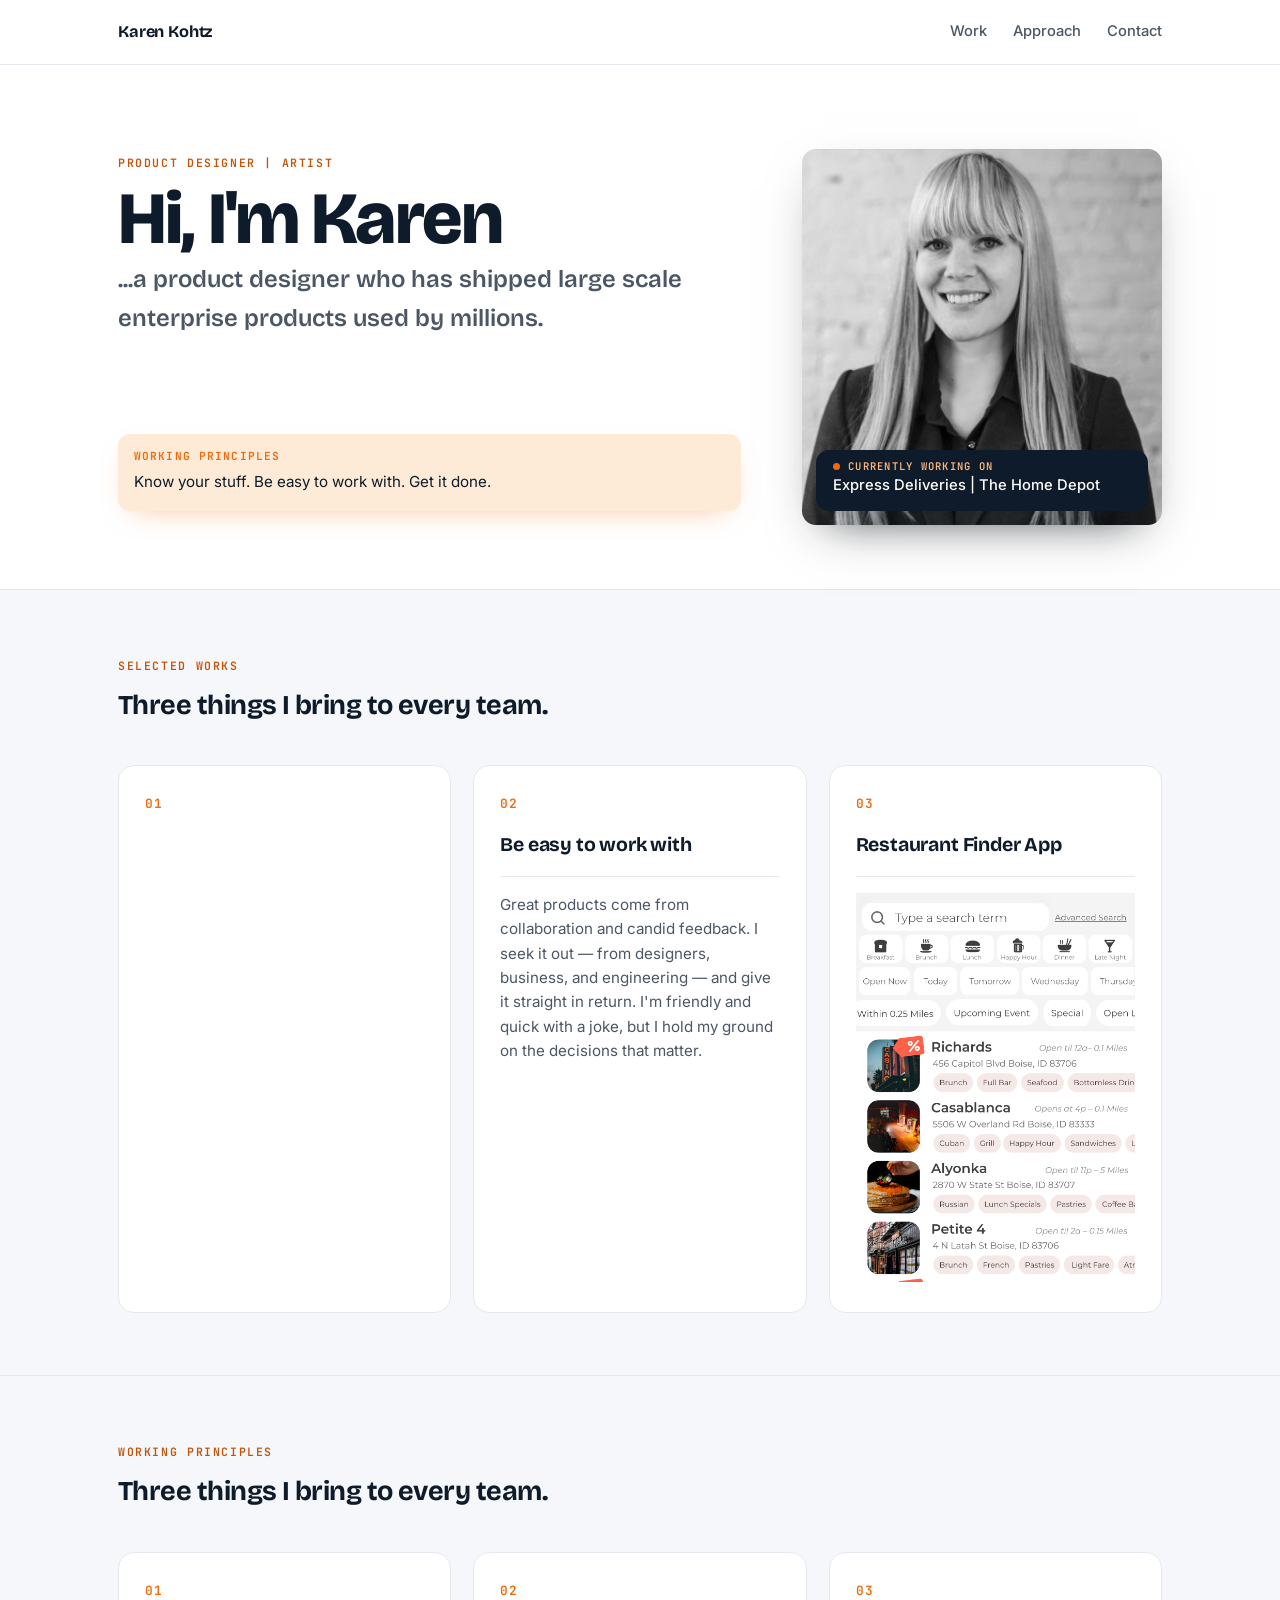
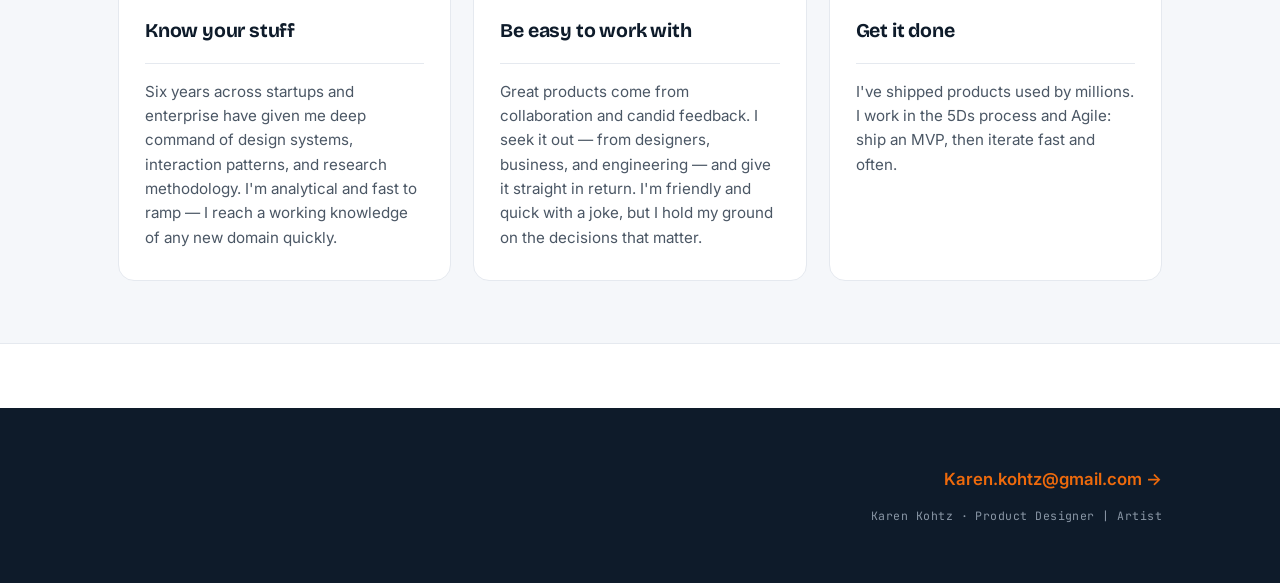
==== index.html @ a1fc786d "fixed home page top eyebrow" ====
<!DOCTYPE html>
<html lang="en">
<head>
<meta charset="UTF-8">
<meta name="viewport" content="width=device-width, initial-scale=1.0">
<title>Karen Kohtz — Product Designer | Artist</title>
<meta name="description" content="Karen Kohtz, Product Designer | Artist. Selected work: a design-system and messaging audit for an enterprise sales tool processing $20B annually.">
<link rel="preconnect" href="https://fonts.googleapis.com">
<link rel="preconnect" href="https://fonts.gstatic.com" crossorigin>
<link href="https://fonts.googleapis.com/css2?family=Bricolage+Grotesque:opsz,wght@12..96,400;12..96,600;12..96,700;12..96,800&family=Inter:wght@400;500;600&family=JetBrains+Mono:wght@500;600&display=swap" rel="stylesheet">
<link rel="stylesheet" href="styles.css">
</head>
<body>

<header class="topbar">
  <div class="wrap">
    <span class="brand">Karen Kohtz</span>
    <nav class="navlinks" aria-label="Primary">
      <a href="#work">Work</a>
      <a href="#approach">Approach</a>
      <a href="#contact">Contact</a>
    </nav>
  </div>
</header>

<section class="hero">
  <div class="wrap">
    <div class="hero-copy">
      <span class="eyebrow">Product Designer | Artist</span>
      <h1>Hi, I'm Karen</h1>
      <p class="role">...a product designer who has shipped large scale enterprise products used by millions.</p>
      <div class="annot">
        <span class="tag">Working principles</span>
        <p>Know your stuff. Be easy to work with. Get it done.</p>
      </div>
    </div>
    <div class="photo-frame">
      <div class="photo-img">
        <img src="assets/profileimage.jpg" alt="Portrait of Karen Kohtz" width="365" height="381">
        <div class="nowbadge">
          <span class="now-label"><span class="dot" aria-hidden="true"></span>Currently working on</span>
          <span class="proj">Express Deliveries | The Home Depot</span>
        </div>
      </div>
    </div>
  </div>
</section>

<section class="principles" id="work">
  <div class="wrap">
    <div class="lead">
      <span class="eyebrow">Selected Works</span>
      <h2>Three things I bring to every team.</h2>
    </div>
    <div class="triad">
      <div class="pcard">
        <span class="num">01</span>
      </div>
      <div class="pcard">
        <span class="num">02</span>
        <h3>Be easy to work with</h3>
        <p>Great products come from collaboration and candid feedback. I seek it out — from designers, business, and engineering — and give it straight in return. I'm friendly and quick with a joke, but I hold my ground on the decisions that matter.</p>
      </div>
      <div class="pcard">
        <span class="num">03</span>
        <h3>Restaurant Finder App</h3>
        <img src="images/most-recent-work/DealzInterface.png" alt="Dealz app interface">
      </div>
    </div>
  </div>
</section>

<section class="principles" id="approach">
  <div class="wrap">
    <div class="lead">
      <span class="eyebrow">Working Principles</span>
      <h2>Three things I bring to every team.</h2>
    </div>
    <div class="triad">
      <div class="pcard">
        <span class="num">01</span>
        <h3>Know your stuff</h3>
        <p>Six years across startups and enterprise have given me deep command of design systems, interaction patterns, and research methodology. I'm analytical and fast to ramp — I reach a working knowledge of any new domain quickly.</p>
      </div>
      <div class="pcard">
        <span class="num">02</span>
        <h3>Be easy to work with</h3>
        <p>Great products come from collaboration and candid feedback. I seek it out — from designers, business, and engineering — and give it straight in return. I'm friendly and quick with a joke, but I hold my ground on the decisions that matter.</p>
      </div>
      <div class="pcard">
        <span class="num">03</span>
        <h3>Get it done</h3>
        <p>I've shipped products used by millions. I work in the 5Ds process and Agile: ship an MVP, then iterate fast and often.</p>
      </div>
    </div>
  </div>
</section>
<footer class="footer" id="contact">
  <div class="wrap">
    <div style="text-align:right;margin-left:auto">
      <a class="contact" href="mailto:Karen.kohtz@gmail.com">Karen.kohtz@gmail.com →</a>
      <p class="small" style="margin-top:14px">Karen Kohtz · Product Designer | Artist</p>
    </div>
  </div>
</footer>

</body>
</html>
---- styles.css ----
:root{
    --ink:#0E1B2A;
    --slate:#4B5765;
    --orange:#EE6A0C;
    --orange-ink:#C2540A;
    --peach:#FDEBD7;
    --paper:#FFFFFF;
    --mist:#F5F7FA;
    --line:#E5E9EF;
    --skeleton:#CDD4DD;
    --display:"Bricolage Grotesque",system-ui,sans-serif;
    --body:"Inter",system-ui,sans-serif;
    --mono:"JetBrains Mono",ui-monospace,monospace;
    --maxw:1100px;
  }
  *{box-sizing:border-box;margin:0;padding:0}
  html{scroll-behavior:smooth}
  body{
    font-family:var(--body);
    color:var(--ink);
    background:var(--paper);
    line-height:1.6;
    -webkit-font-smoothing:antialiased;
    text-rendering:optimizeLegibility;
  }
  a{color:inherit}
  img{max-width:100%;height:auto;display:block}
  .wrap{max-width:var(--maxw);margin:0 auto;padding:0 28px}
  .eyebrow{
    font-family:var(--mono);
    font-size:.72rem;
    font-weight:600;
    letter-spacing:.14em;
    text-transform:uppercase;
    color:var(--orange-ink);
  }
  .nowbadge{
    position:absolute;left:14px;right:14px;bottom:14px;z-index:2;
    background:var(--ink);color:#fff;
    border-radius:13px;
    padding:13px 17px 15px;
    box-shadow:0 16px 38px -16px rgba(14,27,42,.65);
  }
  .nowbadge .now-label{
    display:flex;align-items:center;gap:8px;
    font-family:var(--mono);font-size:.66rem;font-weight:600;
    letter-spacing:.12em;text-transform:uppercase;color:#FCB57E;
    margin-bottom:6px;
  }
  .nowbadge .dot{
    width:7px;height:7px;border-radius:50%;background:var(--orange);
    flex-shrink:0;animation:pulse 2s infinite;
  }
  .nowbadge .proj{font-size:.92rem;font-weight:500;line-height:1.35}
  @keyframes pulse{
    0%{box-shadow:0 0 0 0 rgba(238,106,12,.5)}
    70%{box-shadow:0 0 0 6px rgba(238,106,12,0)}
    100%{box-shadow:0 0 0 0 rgba(238,106,12,0)}
  }

  /* ---------- top bar ---------- */
  .topbar{
    position:sticky;top:0;z-index:50;
    background:rgba(255,255,255,.86);
    backdrop-filter:saturate(140%) blur(10px);
    border-bottom:1px solid var(--line);
  }
  .topbar .wrap{display:flex;align-items:center;justify-content:space-between;height:64px}
  .brand{font-family:var(--display);font-weight:700;font-size:1.02rem;letter-spacing:-.01em}
  .navlinks{display:flex;gap:26px;font-size:.92rem;font-weight:500}
  .navlinks a{text-decoration:none;color:var(--slate);transition:color .15s}
  .navlinks a:hover,.navlinks a:focus-visible{color:var(--orange-ink)}

  /* ---------- hero ---------- */
  .hero{padding:84px 0 64px;border-bottom:1px solid var(--line)}
  .hero .wrap{display:grid;grid-template-columns:1.45fr .85fr;gap:56px;align-items:stretch}
  .hero-copy{position:relative}
  .hero-copy .annot{position:absolute;left:0;right:0;bottom:14px;margin:0;max-width:none}
  .hero h1{
    font-family:var(--display);
    font-weight:800;
    font-size:clamp(2.7rem,6vw,4.6rem);
    line-height:.98;
    letter-spacing:-.025em;
    margin:.5rem 0 .35rem;
  }
  .hero .role{
    font-family:var(--display);
    font-weight:600;
    font-size:clamp(1.15rem,2.4vw,1.5rem);
    color:var(--slate);
    margin-bottom:1.6rem;
  }
  .photo-frame{position:relative;max-width:360px;margin-left:auto}
  .photo-img{position:relative;line-height:0}
  .photo-frame img{
    width:100%;height:auto;aspect-ratio:365/381;object-fit:cover;
    border-radius:14px;
    filter:grayscale(100%);
    box-shadow:0 18px 50px -22px rgba(14,27,42,.5);
  }
  /* signature annotation callout */
  .annot{
    position:relative;
    background:var(--peach);
    border-radius:12px;
    padding:14px 16px 16px;
    max-width:330px;
    box-shadow:0 10px 30px -16px rgba(238,106,12,.55);
  }
  .annot .tag{
    font-family:var(--mono);font-size:.7rem;font-weight:600;
    letter-spacing:.1em;text-transform:uppercase;color:var(--orange);
    display:block;margin-bottom:5px;
  }
  .annot p{font-size:.95rem;color:var(--ink)}
  .photo-frame .annot{
    position:absolute;left:-46px;bottom:-26px;max-width:230px;
  }
  .photo-frame .annot::after{
    content:"";position:absolute;right:30px;top:-9px;
    width:18px;height:18px;background:var(--peach);
    transform:rotate(45deg);border-radius:3px;
  }

  /* ---------- principles triad ---------- */
  .principles{padding:62px 0;background:var(--mist);border-bottom:1px solid var(--line)}
  .principles .lead{max-width:560px;margin-bottom:38px}
  .principles .lead h2{font-family:var(--display);font-weight:700;font-size:1.7rem;letter-spacing:-.02em;margin-top:.4rem}
  .triad{display:grid;grid-template-columns:repeat(3,1fr);gap:22px;align-items:stretch}
  .pcard{display:flex;flex-direction:column;background:var(--paper);border:1px solid var(--line);border-radius:16px;padding:28px 26px 30px}
  .pcard .num{font-family:var(--mono);font-size:.8rem;font-weight:600;color:var(--orange);letter-spacing:.08em}
  .pcard h3{font-family:var(--display);font-weight:700;font-size:1.22rem;margin:14px 0 16px;padding-bottom:16px;border-bottom:1px solid var(--line);letter-spacing:-.01em}
  .pcard p{font-size:.95rem;color:var(--slate);margin:0}

  /* ---------- case study ---------- */
  .case{padding:74px 0 30px}
  .case-head{max-width:720px;margin-bottom:34px}
  .case-head h2{font-family:var(--display);font-weight:800;font-size:clamp(1.9rem,4vw,2.7rem);letter-spacing:-.025em;line-height:1.02;margin:.5rem 0 0}
  .case-hero-img{margin:6px 0 0;max-width:720px;border:1px solid var(--line);border-radius:16px;overflow:hidden}
  .case-fig{margin:24px 0;max-width:none;border:1px solid var(--line);border-radius:14px;overflow:hidden;background:#fff}
  .case-fig img{width:100%;height:auto;display:block}
  .case-hero-img img{width:100%;height:auto;aspect-ratio:1400/1112;object-fit:cover;display:block}

  .meta{display:grid;grid-template-columns:repeat(4,1fr);gap:1px;background:var(--line);border:1px solid var(--line);border-radius:14px;overflow:hidden;margin:34px 0 8px;max-width:720px}
  .meta div{background:var(--paper);padding:18px 20px}
  .meta dt{font-family:var(--mono);font-size:.68rem;font-weight:600;letter-spacing:.1em;text-transform:uppercase;color:var(--slate)}
  .meta dd{font-family:var(--display);font-weight:700;font-size:1.18rem;margin-top:6px;letter-spacing:-.01em}

  .section{padding:46px 0 8px;border-top:1px solid var(--line);margin-top:42px}
  .section:first-of-type{border-top:none;margin-top:30px}
  .step-label{display:flex;align-items:baseline;gap:14px;margin-bottom:18px}
  .step-label .n{font-family:var(--mono);font-weight:600;color:var(--orange);font-size:.95rem}
  .step-label h3{font-family:var(--display);font-weight:700;font-size:1.6rem;letter-spacing:-.02em}
  .prose{max-width: 1000px}
  .prose p{margin-bottom:1.05rem;color:#27313D}
  .prose p strong{color:var(--ink);font-weight:600}
  .prose ul{margin:0 0 1.2rem;padding-left:0;list-style:none}
  .prose ul li{position:relative;padding-left:26px;margin-bottom:.6rem;color:#27313D}
  .prose ul li::before{content:"";position:absolute;left:4px;top:11px;width:7px;height:7px;background:var(--orange);border-radius:2px;transform:rotate(45deg)}
  .subhead{font-family:var(--display);font-weight:700;font-size:1.08rem;margin:22px 0 10px;letter-spacing:-.01em}

  /* annotation callout used inline in case study */
  .callout{
    background:var(--peach);border-left:3px solid var(--orange);
    border-radius:10px;padding:18px 20px;margin:22px 0;max-width:640px;
  }
  .callout .tag{font-family:var(--mono);font-size:.7rem;font-weight:600;letter-spacing:.1em;text-transform:uppercase;color:var(--orange);display:block;margin-bottom:6px}
  .callout p{color:var(--ink);font-size:.97rem;margin:0}
  .callout ul{margin:0;padding-left:0;list-style:none}
  .callout ul li{position:relative;padding-left:22px;margin-bottom:.55rem;color:var(--ink);font-size:.97rem}
  .callout ul li:last-child{margin-bottom:0}
  .callout ul li::before{content:"";position:absolute;left:2px;top:9px;width:6px;height:6px;background:var(--orange);border-radius:2px;transform:rotate(45deg)}
  .callout.dark{background:var(--ink);border-left:none;border-radius:13px;padding:16px 18px 18px;box-shadow:0 16px 38px -16px rgba(14,27,42,.55)}
  .callout.dark .tag{color:#FCB57E}
  .callout.dark p{color:#E8EDF2}

  /* before/after microcopy demo */
  .ba{display:grid;grid-template-columns:1fr 1fr;gap:16px;max-width:680px;margin:22px 0}
  .ba .cell{border:1px solid var(--line);border-radius:12px;padding:18px 18px 20px;background:var(--paper)}
  .ba .cell.after{border-color:#F5C9A0;background:#FFFAF4}
  .ba .lbl{font-family:var(--mono);font-size:.68rem;font-weight:600;letter-spacing:.1em;text-transform:uppercase;margin-bottom:10px}
  .ba .cell.before .lbl{color:var(--slate)}
  .ba .cell.after .lbl{color:var(--orange)}
  .ba .msg{font-weight:600;font-size:1.02rem;color:var(--ink)}
  .ba .skel{height:9px;background:var(--skeleton);border-radius:5px;margin-top:11px}
  .ba .skel.s2{width:82%}

  /* placeholder slot for assets she'll add */
  .placeholder{
    border:2px dashed #D7DDE5;border-radius:14px;
    padding:34px 24px;text-align:center;color:var(--slate);
    background:repeating-linear-gradient(45deg,transparent,transparent 12px,#FAFBFC 12px,#FAFBFC 24px);
    max-width:680px;margin:22px 0;
  }
  .placeholder .pl-tag{font-family:var(--mono);font-size:.72rem;font-weight:600;letter-spacing:.08em;text-transform:uppercase;color:var(--orange);display:block;margin-bottom:6px}
  .placeholder p{font-size:.9rem}

  /* ---------- footer ---------- */
  .footer{margin-top:64px;background:var(--ink);color:#fff;padding:58px 0}
  .footer .wrap{display:flex;flex-wrap:wrap;justify-content:space-between;gap:28px;align-items:flex-end}
  .footer h2{font-family:var(--display);font-weight:800;font-size:clamp(1.6rem,3.4vw,2.3rem);letter-spacing:-.02em;line-height:1.05}
  .footer a.contact{color:var(--orange);text-decoration:none;font-weight:600;font-size:1.05rem;border-bottom:1px solid transparent;transition:border-color .15s}
  .footer a.contact:hover,.footer a.contact:focus-visible{border-color:var(--orange)}
  .footer .small{font-family:var(--mono);font-size:.72rem;color:#8A97A6;letter-spacing:.04em}

  :focus-visible{outline:2px solid var(--orange);outline-offset:3px;border-radius:4px}

  @media (max-width:860px){
    .hero .wrap{grid-template-columns:1fr;gap:40px}
    .hero-copy .annot{position:static;margin-top:18px}
    .photo-frame{max-width:340px;margin-left:0}
    .photo-frame .annot{left:auto;right:-10px;bottom:-30px}
    .triad{grid-template-columns:1fr}
    .meta{grid-template-columns:1fr 1fr}
    .ba{grid-template-columns:1fr}
    .navlinks{display:none}
  }
  @media (prefers-reduced-motion:reduce){html{scroll-behavior:auto}*{transition:none!important;animation:none!important}}
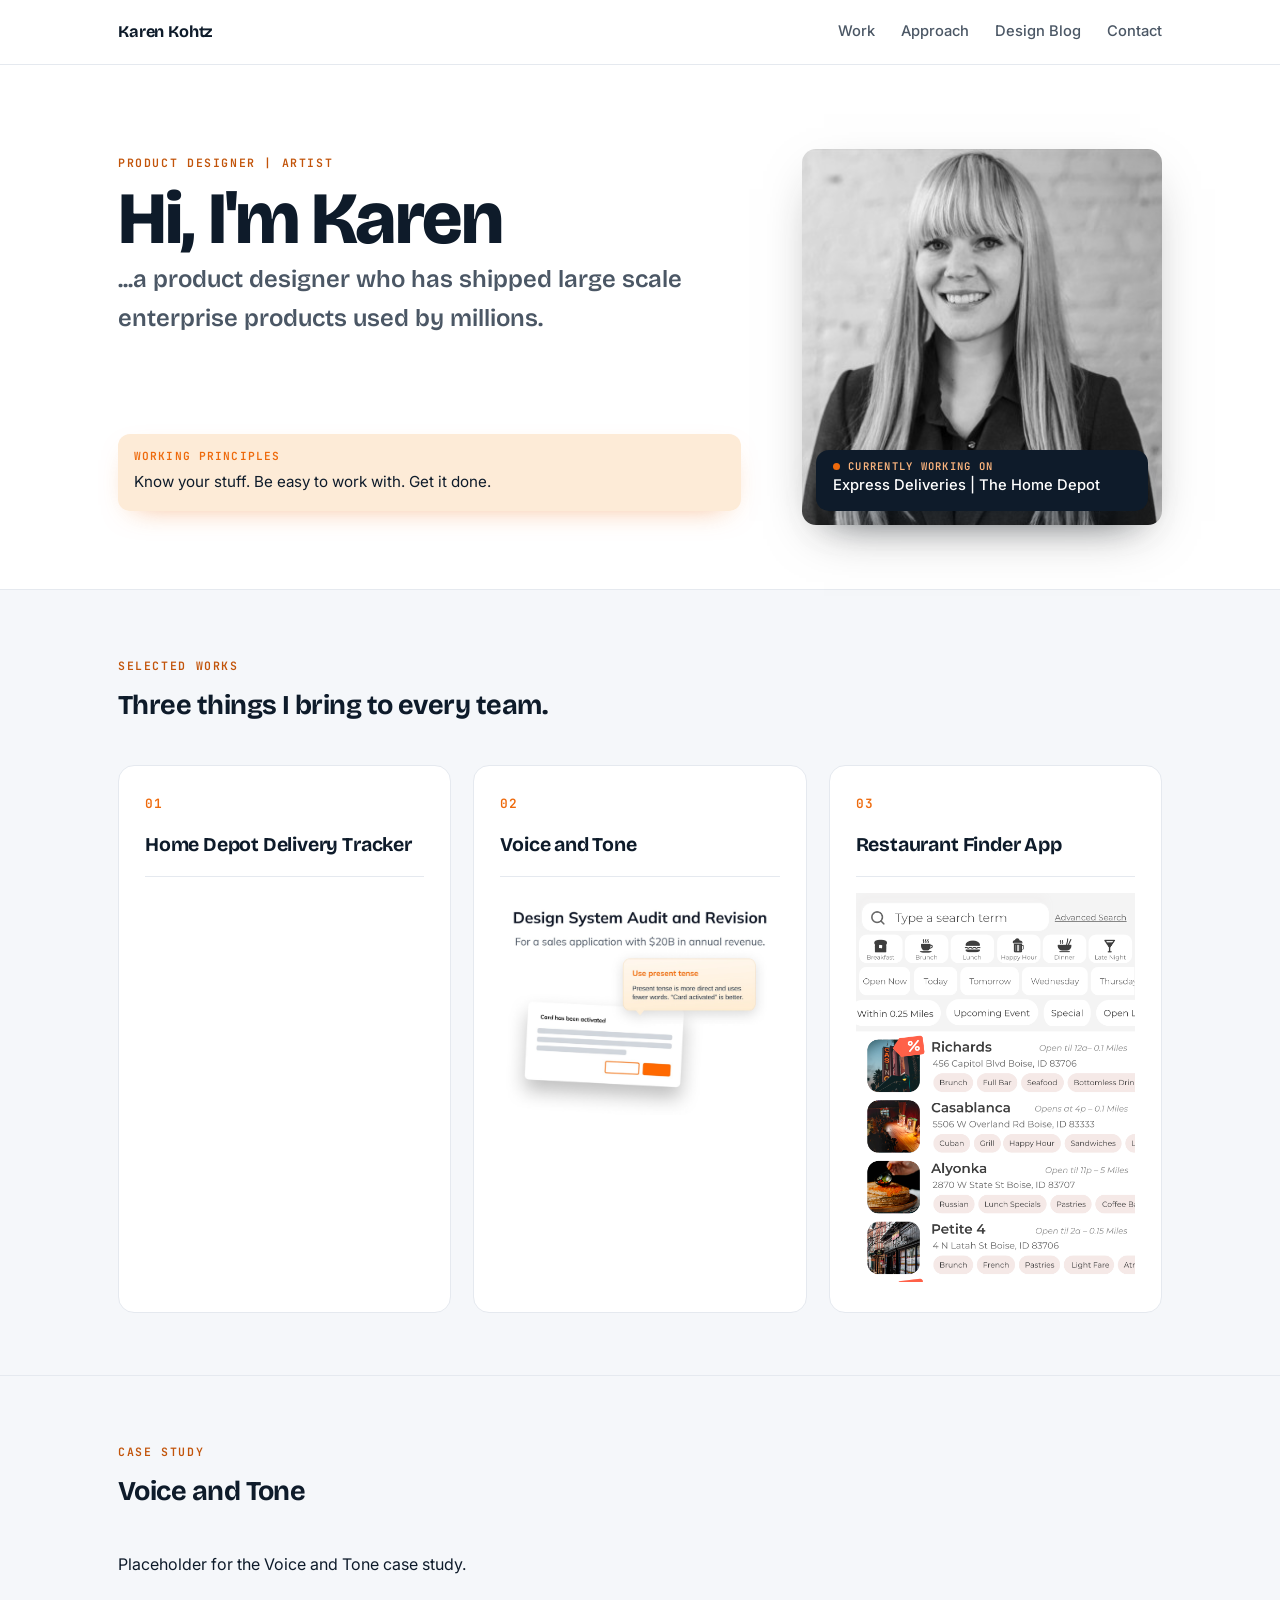
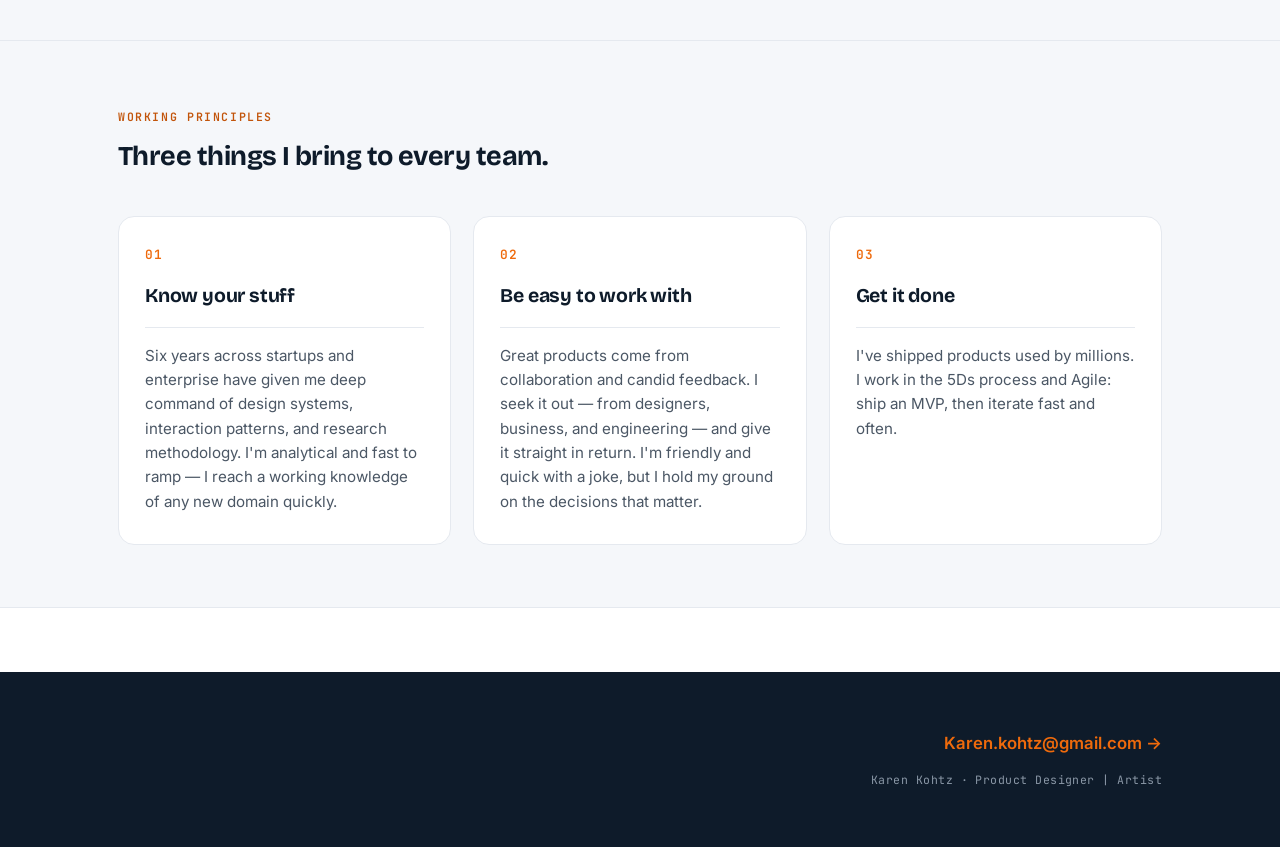
==== commit eba34790: "Update homepage nav, cards, and add Voice and Tone section Nav: added Design Blog link (placeholder)" ====
--- a/index.html
+++ b/index.html
@@ -18,6 +18,7 @@
     <nav class="navlinks" aria-label="Primary">
       <a href="#work">Work</a>
       <a href="#approach">Approach</a>
+      <a href="#">Design Blog</a>
       <a href="#contact">Contact</a>
     </nav>
   </div>
@@ -55,18 +56,29 @@
     <div class="triad">
       <div class="pcard">
         <span class="num">01</span>
+        <h3>Home Depot Delivery Tracker</h3>
       </div>
-      <div class="pcard">
+      <a class="pcard" href="#voice-and-tone">
         <span class="num">02</span>
-        <h3>Be easy to work with</h3>
-        <p>Great products come from collaboration and candid feedback. I seek it out — from designers, business, and engineering — and give it straight in return. I'm friendly and quick with a joke, but I hold my ground on the decisions that matter.</p>
-      </div>
-      <div class="pcard">
+        <h3>Voice and Tone</h3>
+        <img src="pages/voice-and-tone/assets/case-study-header.jpg" alt="Voice and Tone case study header">
+      </a>
+      <a class="pcard" href="pages/most-recent-work/index.html">
         <span class="num">03</span>
         <h3>Restaurant Finder App</h3>
         <img src="images/most-recent-work/DealzInterface.png" alt="Dealz app interface">
-      </div>
+      </a>
     </div>
+  </div>
+</section>
+
+<section class="principles" id="voice-and-tone">
+  <div class="wrap">
+    <div class="lead">
+      <span class="eyebrow">Case Study</span>
+      <h2>Voice and Tone</h2>
+    </div>
+    <p>Placeholder for the Voice and Tone case study.</p>
   </div>
 </section>
 
--- a/styles.css
+++ b/styles.css
@@ -129,6 +129,7 @@
   .principles .lead h2{font-family:var(--display);font-weight:700;font-size:1.7rem;letter-spacing:-.02em;margin-top:.4rem}
   .triad{display:grid;grid-template-columns:repeat(3,1fr);gap:22px;align-items:stretch}
   .pcard{display:flex;flex-direction:column;background:var(--paper);border:1px solid var(--line);border-radius:16px;padding:28px 26px 30px}
+  a.pcard{text-decoration:none}
   .pcard .num{font-family:var(--mono);font-size:.8rem;font-weight:600;color:var(--orange);letter-spacing:.08em}
   .pcard h3{font-family:var(--display);font-weight:700;font-size:1.22rem;margin:14px 0 16px;padding-bottom:16px;border-bottom:1px solid var(--line);letter-spacing:-.01em}
   .pcard p{font-size:.95rem;color:var(--slate);margin:0}
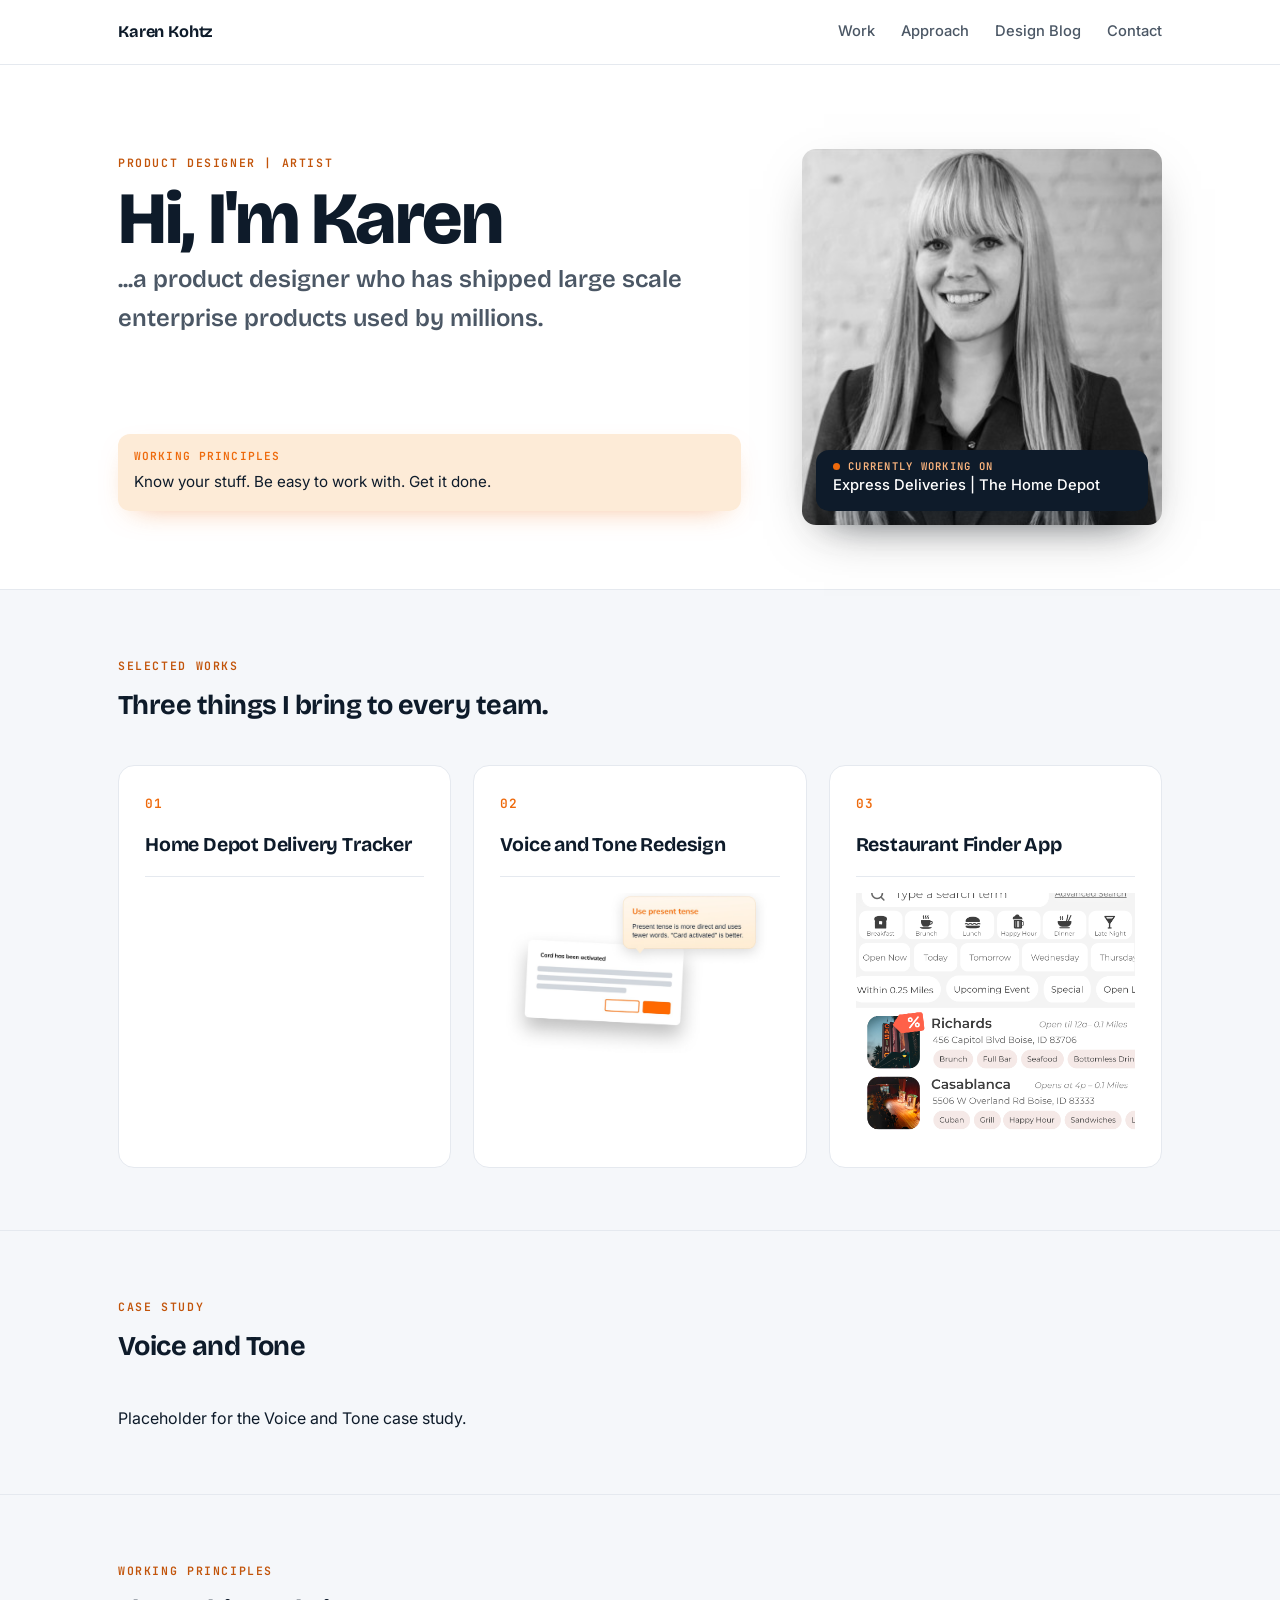
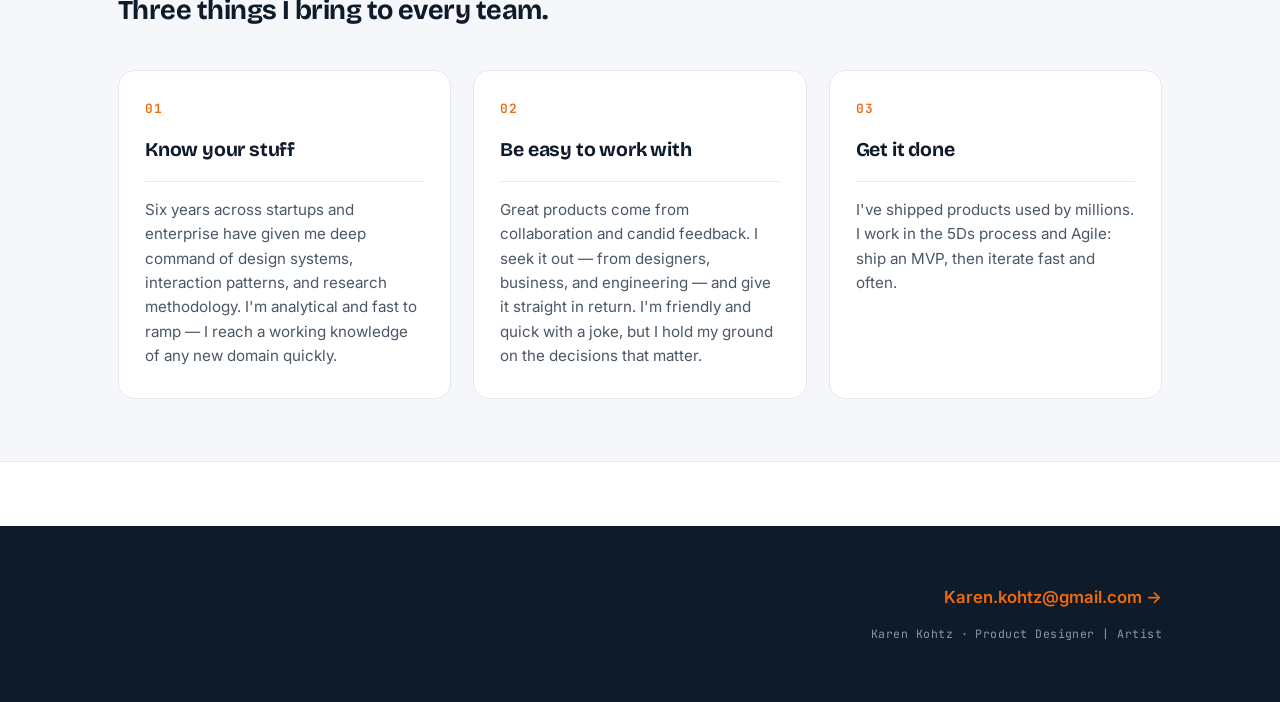
==== commit f0c90735: "Update home page images in case study preview cards." ====
--- a/index.html
+++ b/index.html
@@ -60,13 +60,13 @@
       </div>
       <a class="pcard" href="#voice-and-tone">
         <span class="num">02</span>
-        <h3>Voice and Tone</h3>
-        <img src="pages/voice-and-tone/assets/case-study-header.jpg" alt="Voice and Tone case study header">
+        <h3>Voice and Tone Redesign</h3>
+        <img src="pages/voice-and-tone/assets/case-study-header.jpg" alt="Voice and Tone case study header" style="aspect-ratio:1400/800;object-fit:cover;object-position:50% 100%">
       </a>
       <a class="pcard" href="pages/most-recent-work/index.html">
         <span class="num">03</span>
         <h3>Restaurant Finder App</h3>
-        <img src="images/most-recent-work/DealzInterface.png" alt="Dealz app interface">
+        <img src="images/most-recent-work/DealzInterface.png" alt="Dealz app interface" style="aspect-ratio:1080/943;object-fit:cover;object-position:50% 16.3%">
       </a>
     </div>
   </div>
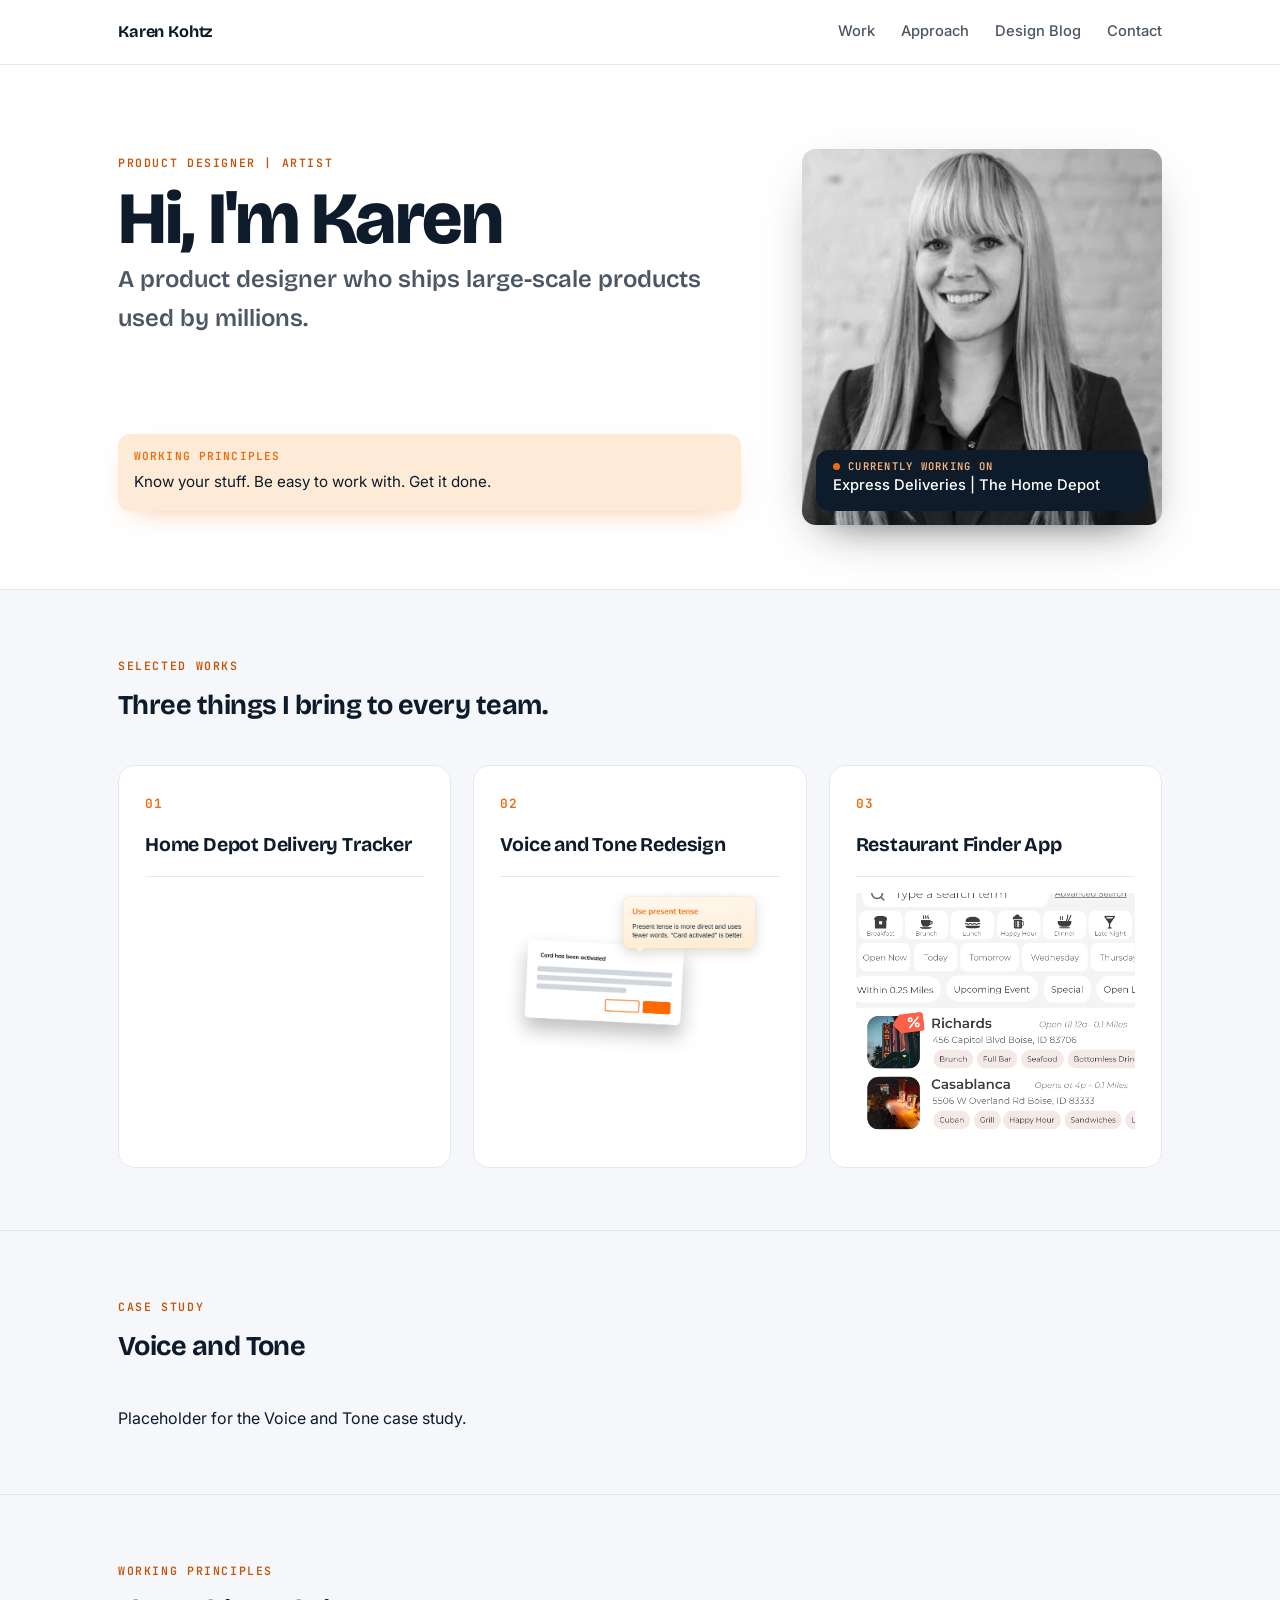
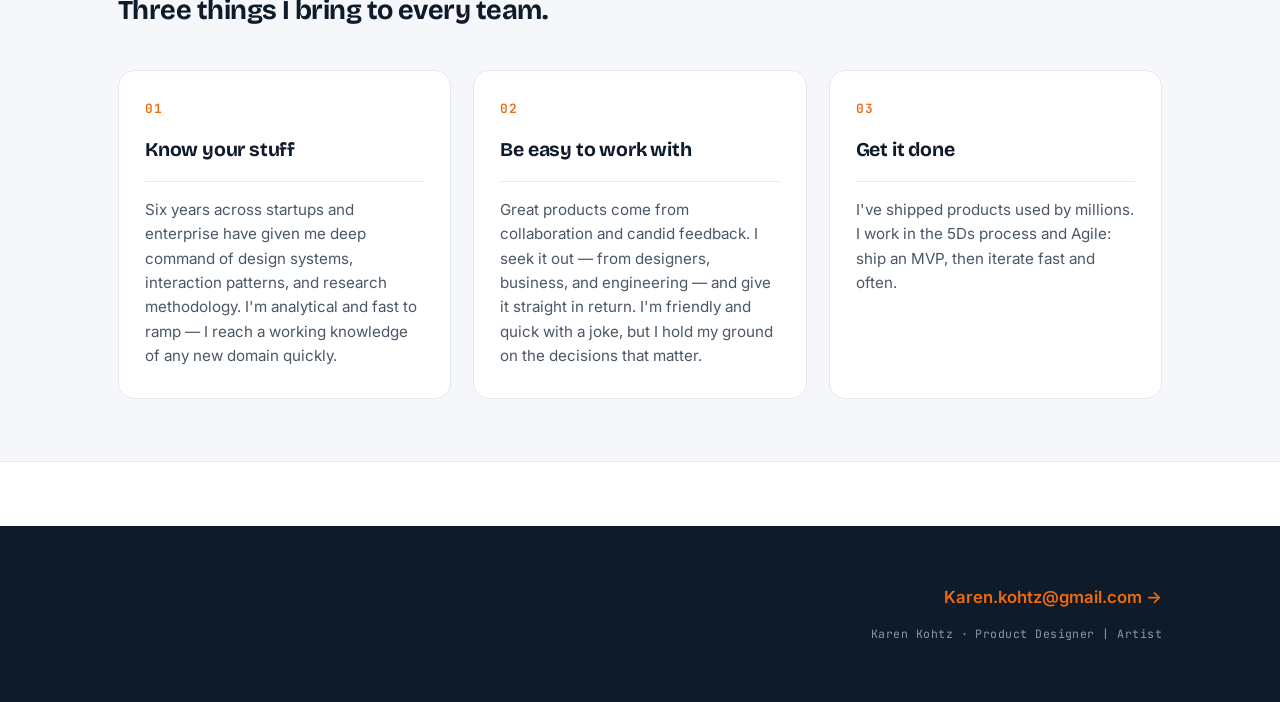
==== commit 700f5cb0: "Enlarge voice and tone image remove Approach fromm navigation  edit hero description to be more acti" ====
--- a/index.html
+++ b/index.html
@@ -29,7 +29,7 @@
     <div class="hero-copy">
       <span class="eyebrow">Product Designer | Artist</span>
       <h1>Hi, I'm Karen</h1>
-      <p class="role">...a product designer who has shipped large scale enterprise products used by millions.</p>
+      <p class="role">A product designer who ships large-scale products used by millions.</p>
       <div class="annot">
         <span class="tag">Working principles</span>
         <p>Know your stuff. Be easy to work with. Get it done.</p>
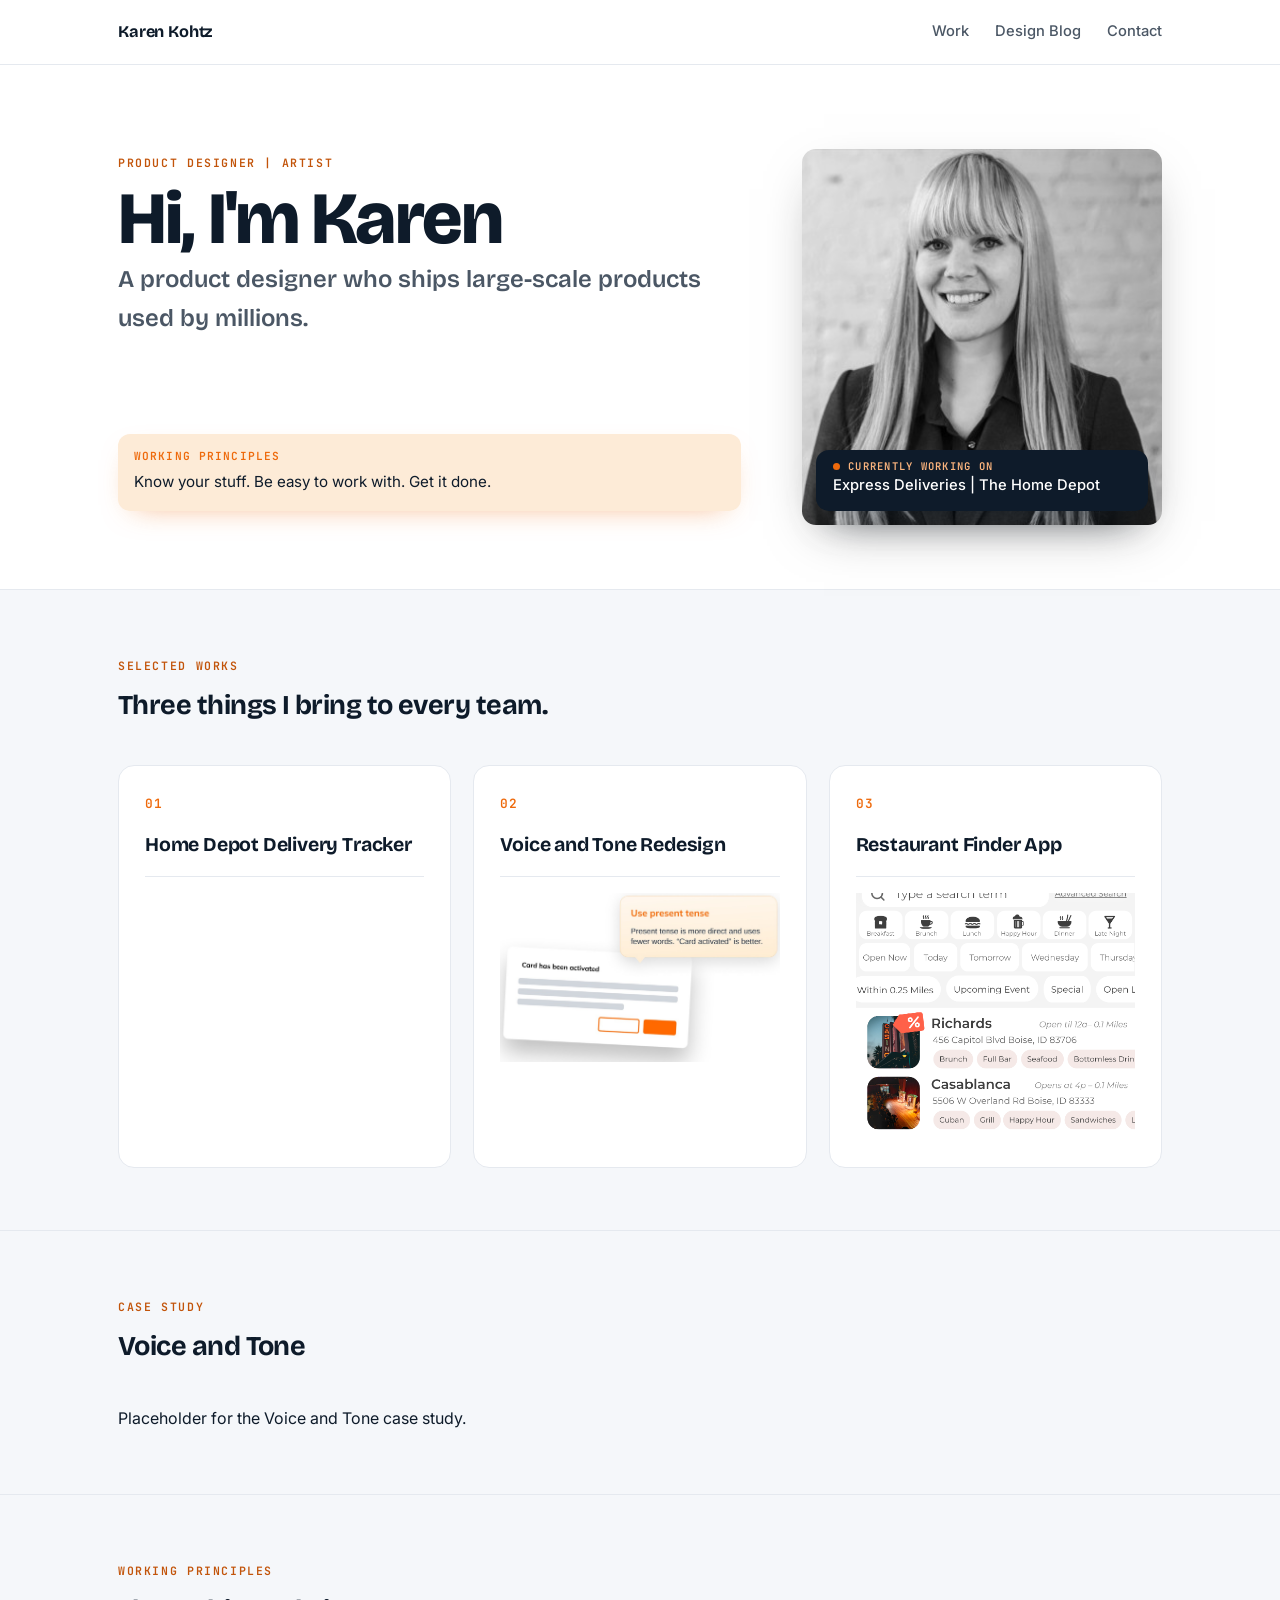
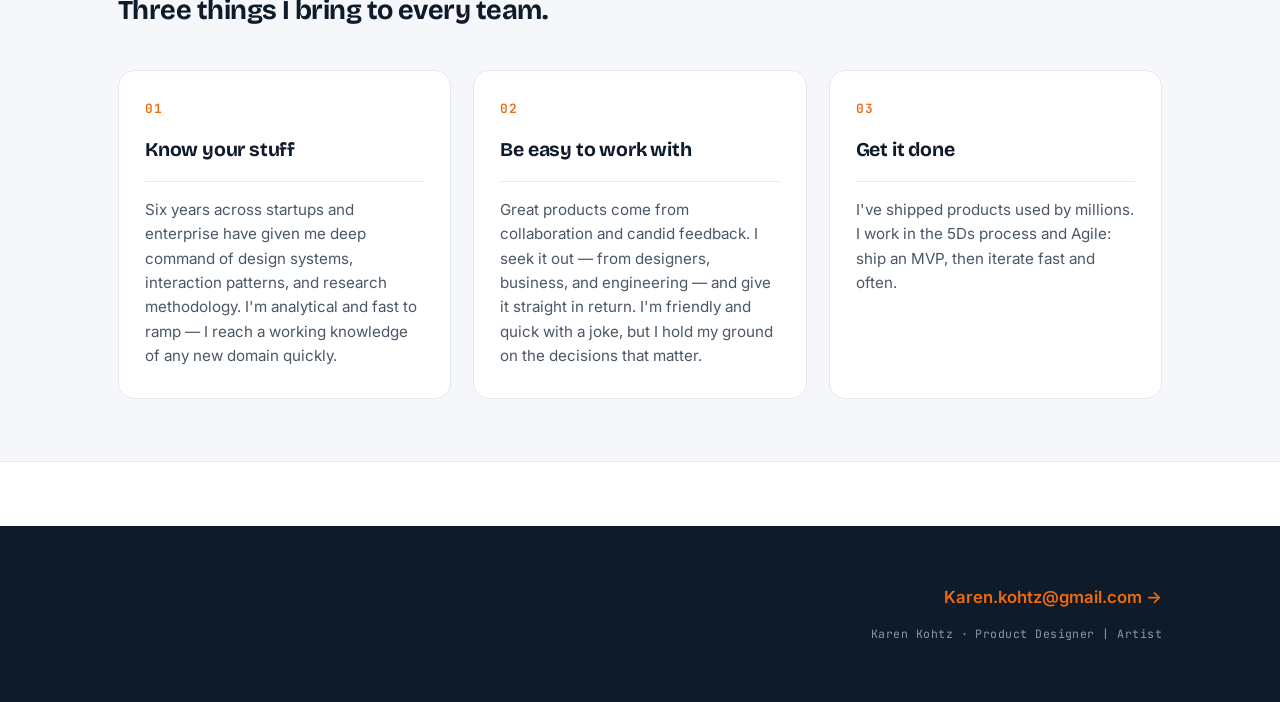
==== commit c9dbca15: "Actually remove Approach from navigation" ====
--- a/index.html
+++ b/index.html
@@ -17,7 +17,6 @@
     <span class="brand">Karen Kohtz</span>
     <nav class="navlinks" aria-label="Primary">
       <a href="#work">Work</a>
-      <a href="#approach">Approach</a>
       <a href="#">Design Blog</a>
       <a href="#contact">Contact</a>
     </nav>
@@ -61,7 +60,9 @@
       <a class="pcard" href="#voice-and-tone">
         <span class="num">02</span>
         <h3>Voice and Tone Redesign</h3>
-        <img src="pages/voice-and-tone/assets/case-study-header.jpg" alt="Voice and Tone case study header" style="aspect-ratio:1400/800;object-fit:cover;object-position:50% 100%">
+        <div style="overflow:hidden;aspect-ratio:1180/715">
+          <img src="pages/voice-and-tone/assets/case-study-header.jpg" alt="Voice and Tone case study header" style="width:118.64%;max-width:none;margin-left:-9.32%;margin-top:-26.69%">
+        </div>
       </a>
       <a class="pcard" href="pages/most-recent-work/index.html">
         <span class="num">03</span>
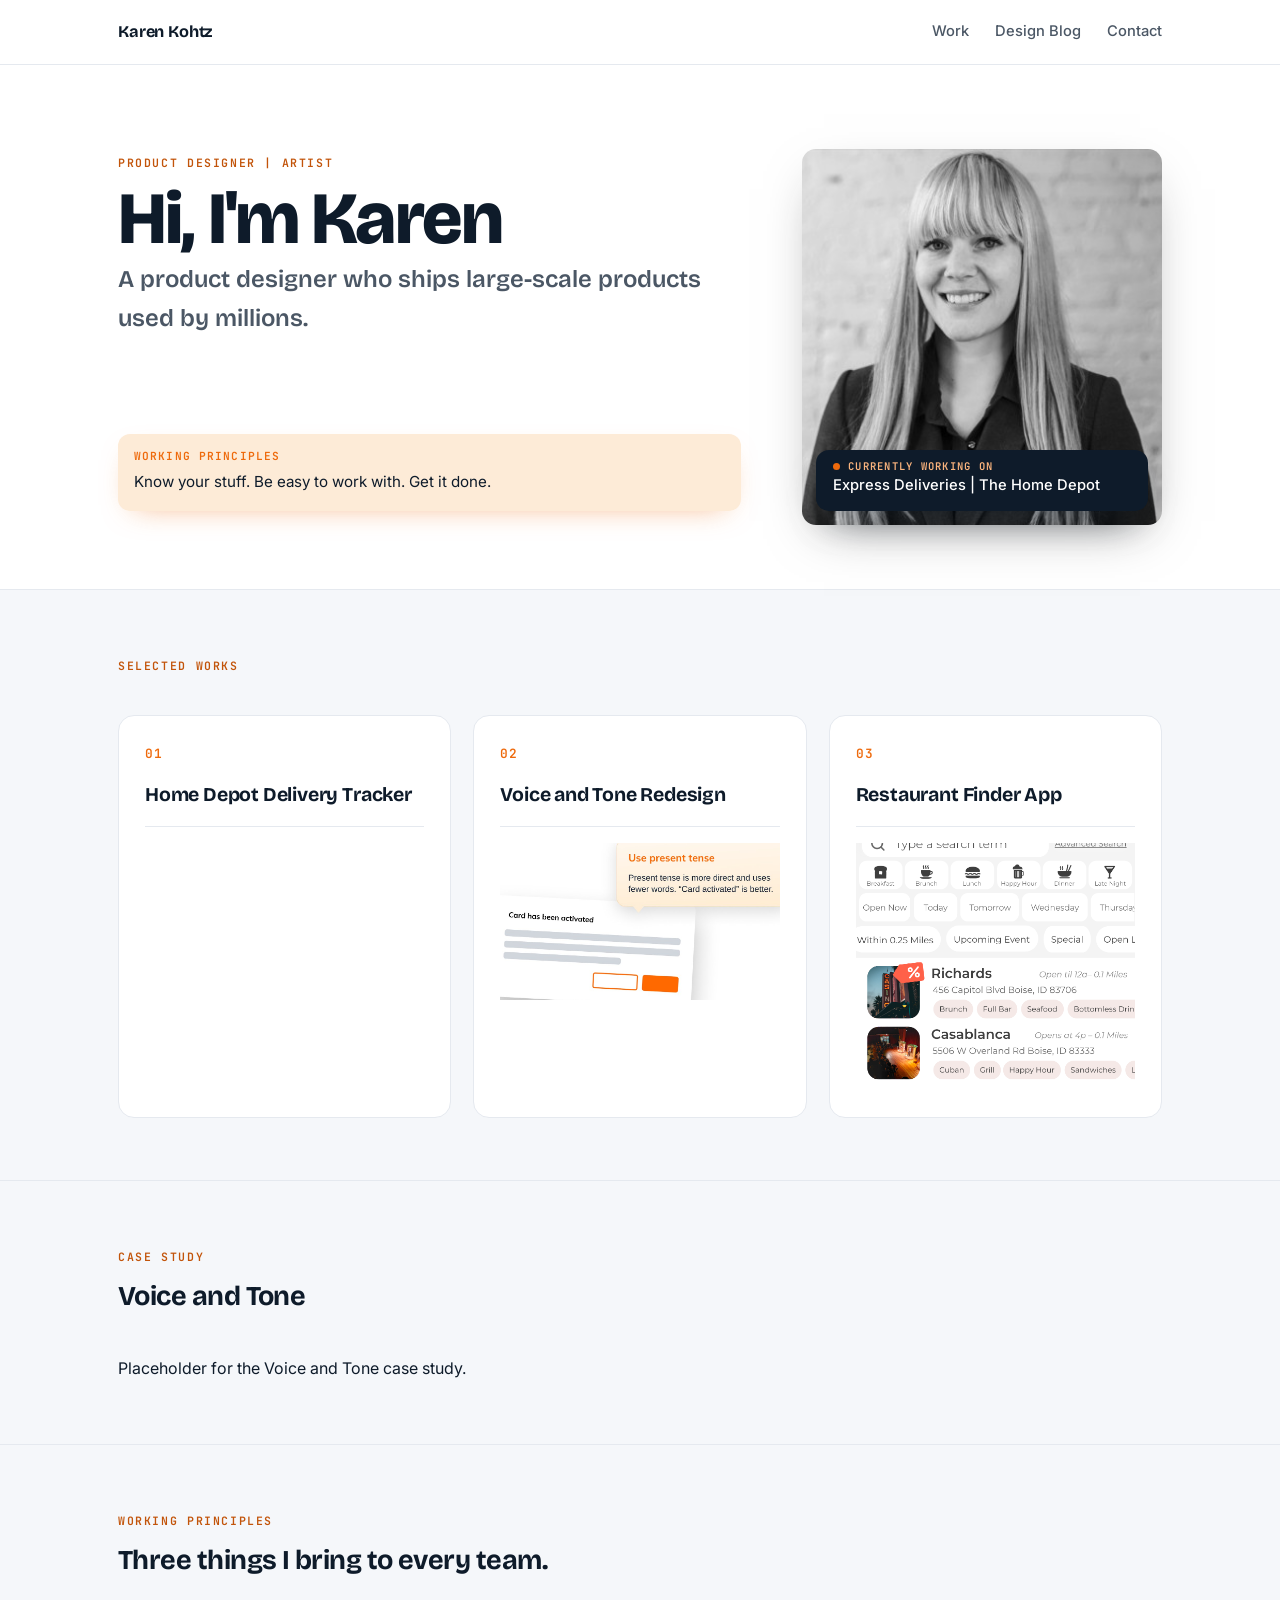
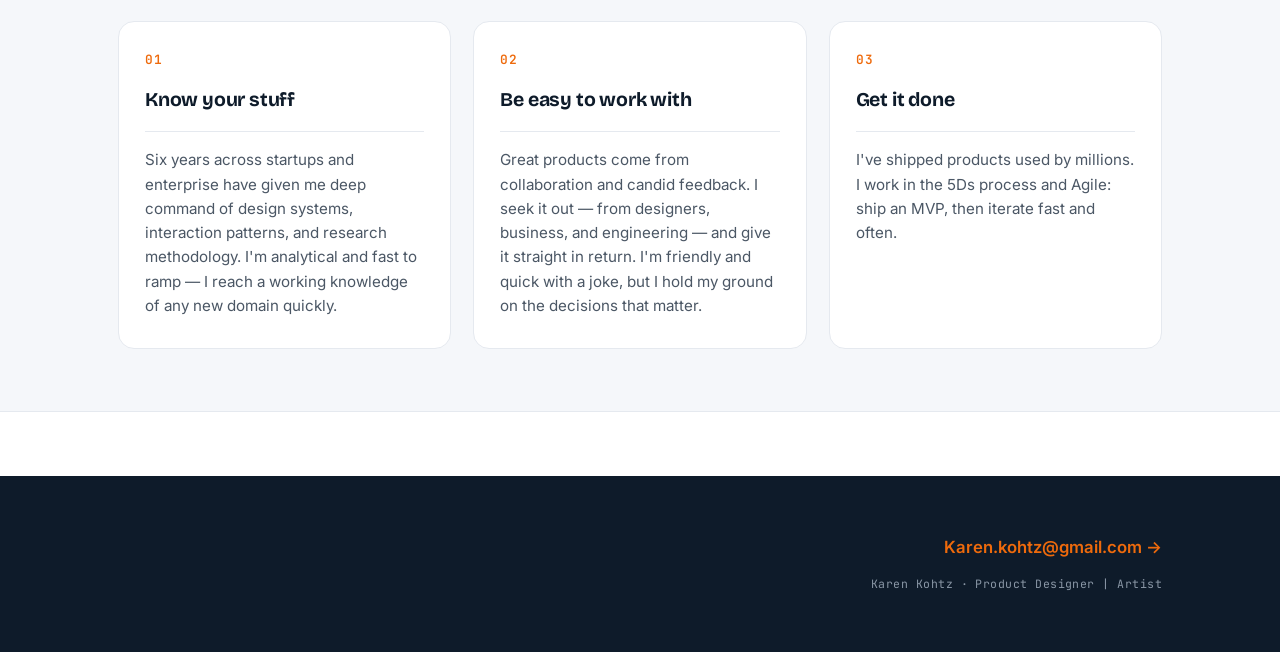
==== commit 991f25b5: "make image bigger for card 02 remove Three things I bring heading under 'selected works.'" ====
--- a/index.html
+++ b/index.html
@@ -50,7 +50,6 @@
   <div class="wrap">
     <div class="lead">
       <span class="eyebrow">Selected Works</span>
-      <h2>Three things I bring to every team.</h2>
     </div>
     <div class="triad">
       <div class="pcard">
@@ -60,8 +59,8 @@
       <a class="pcard" href="#voice-and-tone">
         <span class="num">02</span>
         <h3>Voice and Tone Redesign</h3>
-        <div style="overflow:hidden;aspect-ratio:1180/715">
-          <img src="pages/voice-and-tone/assets/case-study-header.jpg" alt="Voice and Tone case study header" style="width:118.64%;max-width:none;margin-left:-9.32%;margin-top:-26.69%">
+        <div style="overflow:hidden;aspect-ratio:1070/600">
+          <img src="pages/voice-and-tone/assets/case-study-header.jpg" alt="Voice and Tone case study header" style="width:130.84%;max-width:none;margin-left:-15.89%;margin-top:-32.24%">
         </div>
       </a>
       <a class="pcard" href="pages/most-recent-work/index.html">
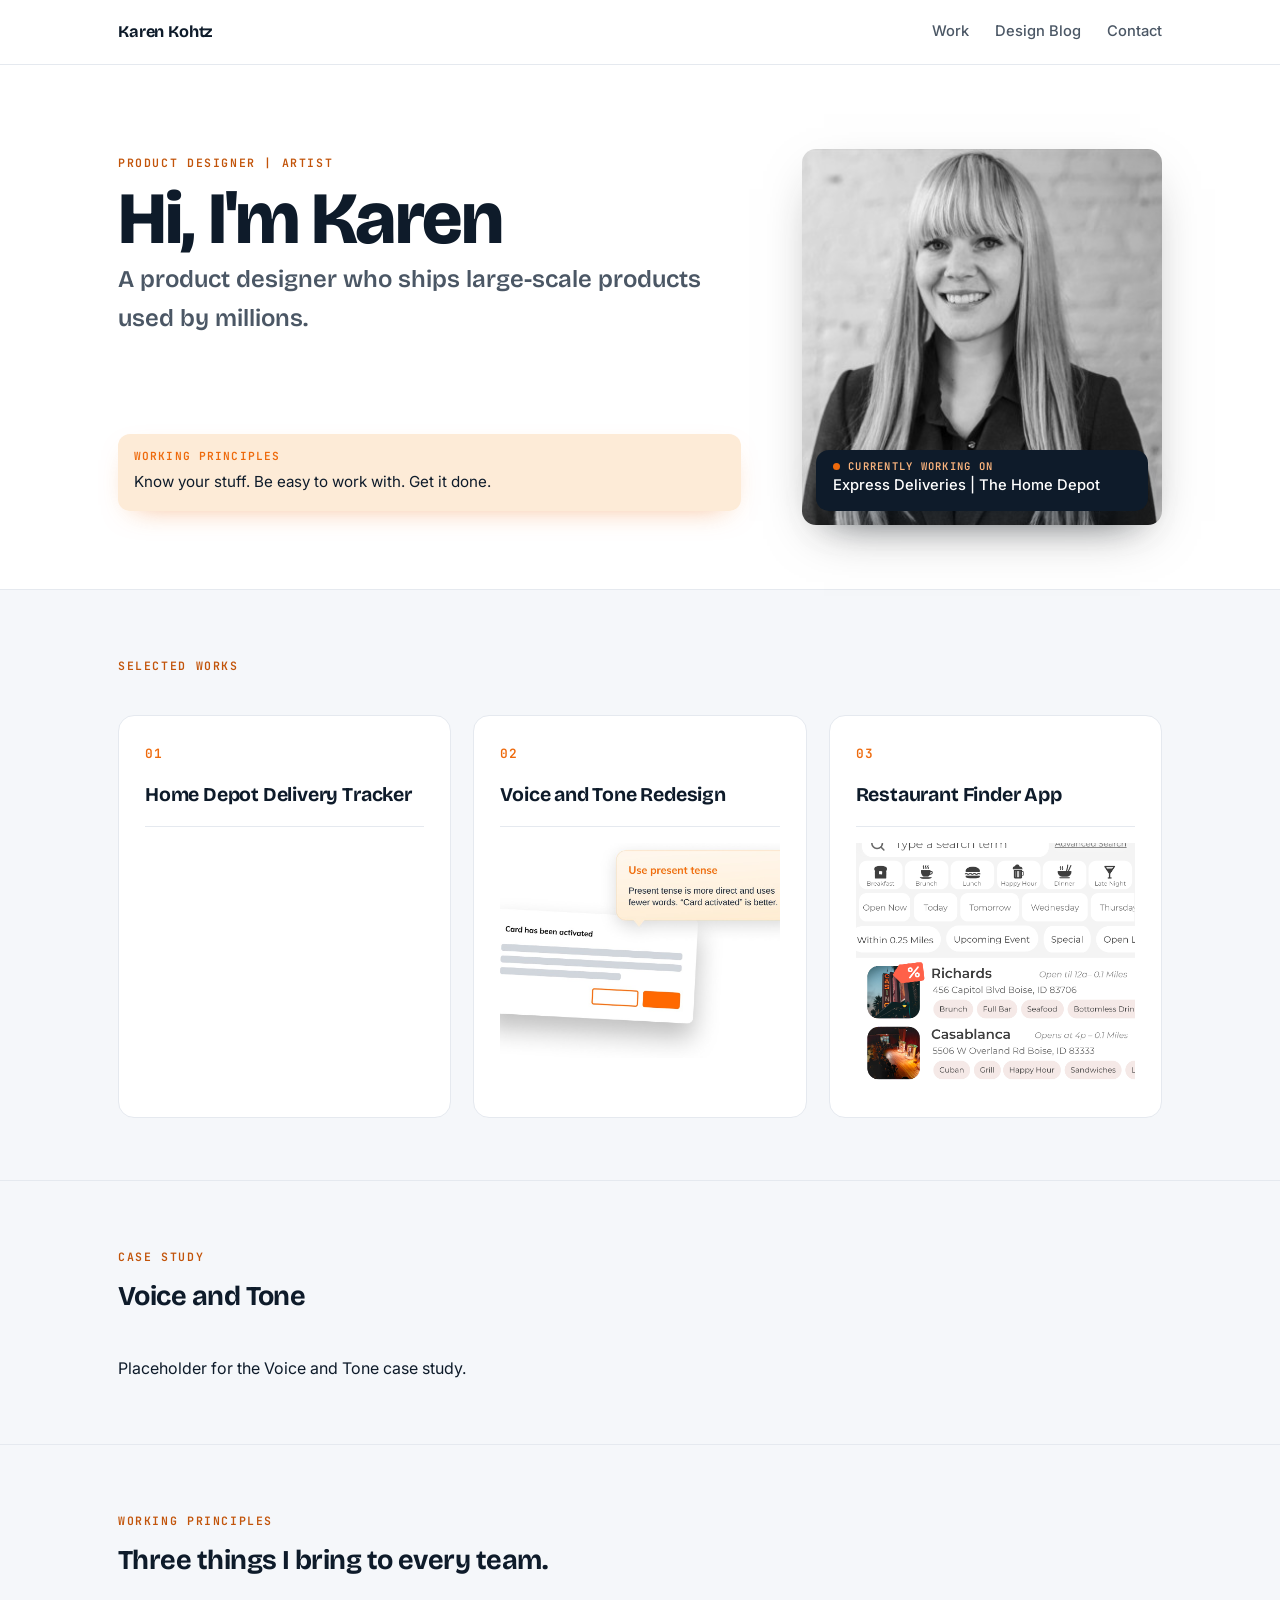
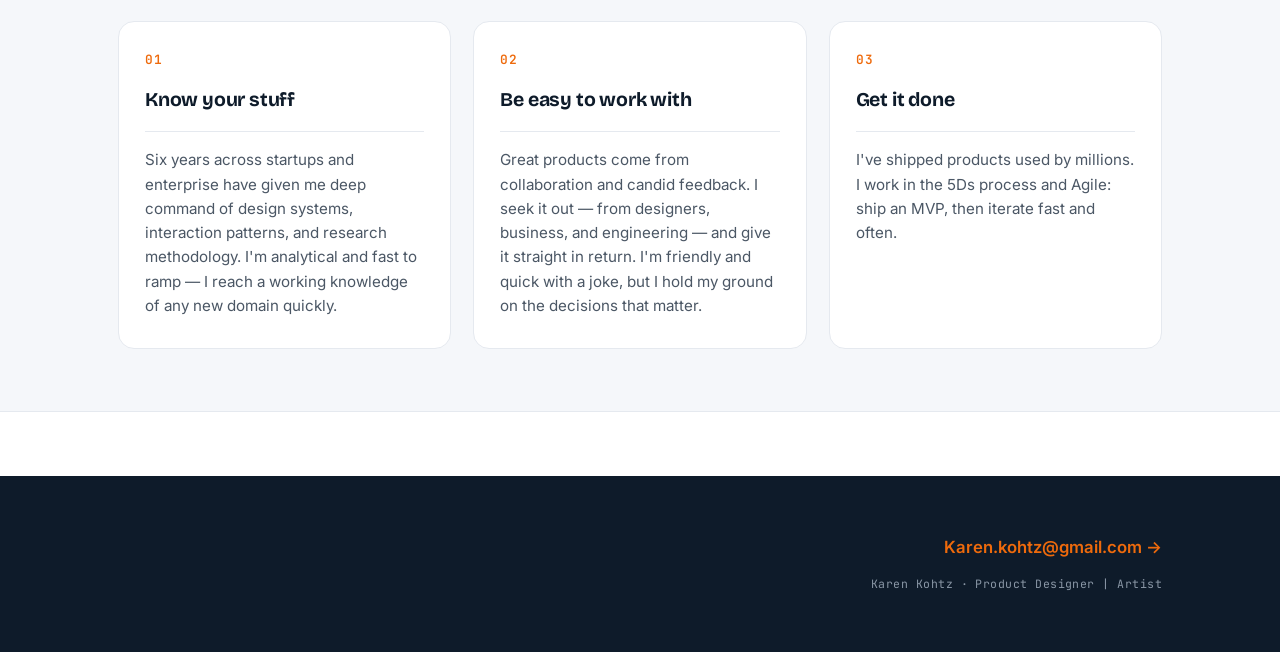
==== commit 7bb95707: "adjust card 02 image again" ====
--- a/index.html
+++ b/index.html
@@ -59,8 +59,8 @@
       <a class="pcard" href="#voice-and-tone">
         <span class="num">02</span>
         <h3>Voice and Tone Redesign</h3>
-        <div style="overflow:hidden;aspect-ratio:1070/600">
-          <img src="pages/voice-and-tone/assets/case-study-header.jpg" alt="Voice and Tone case study header" style="width:130.84%;max-width:none;margin-left:-15.89%;margin-top:-32.24%">
+        <div style="overflow:hidden;aspect-ratio:1040/800">
+          <img src="pages/voice-and-tone/assets/case-study-header.jpg" alt="Voice and Tone case study header" style="width:134.62%;max-width:none;margin-left:-17.79%;margin-top:-28.85%">
         </div>
       </a>
       <a class="pcard" href="pages/most-recent-work/index.html">
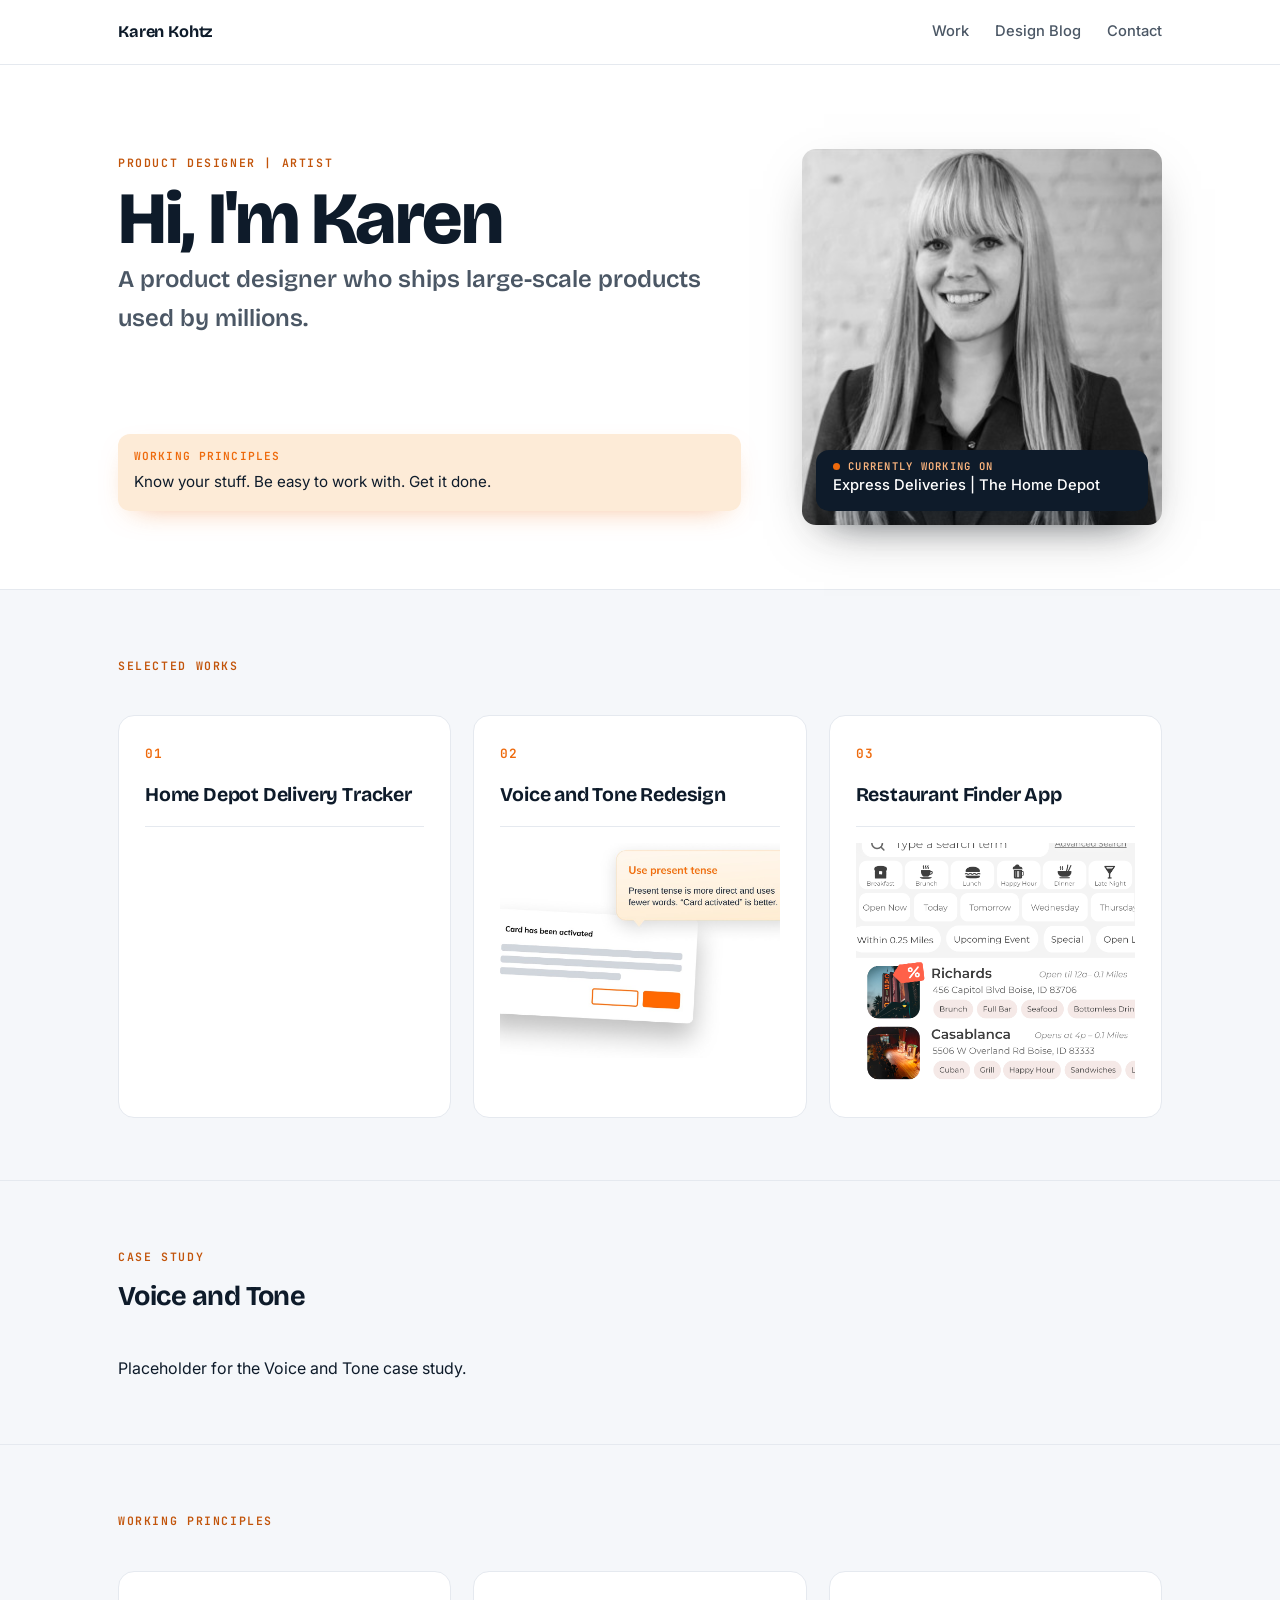
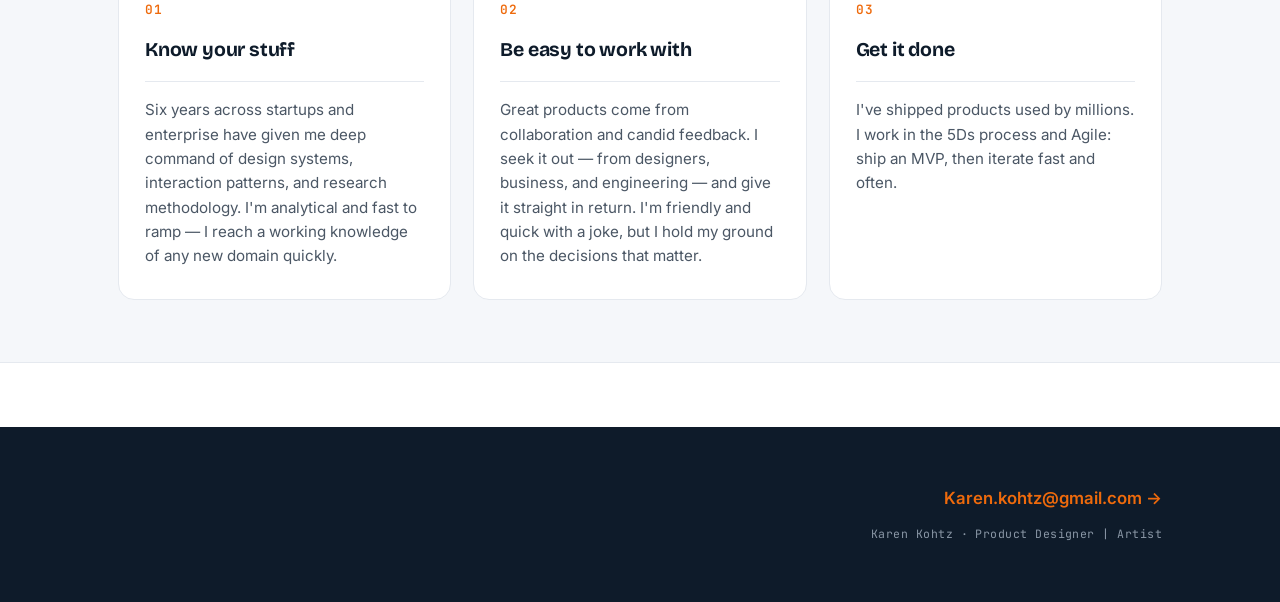
==== commit db4a8c66: "remove Three things I bring to every team. header" ====
--- a/index.html
+++ b/index.html
@@ -86,7 +86,6 @@
   <div class="wrap">
     <div class="lead">
       <span class="eyebrow">Working Principles</span>
-      <h2>Three things I bring to every team.</h2>
     </div>
     <div class="triad">
       <div class="pcard">
